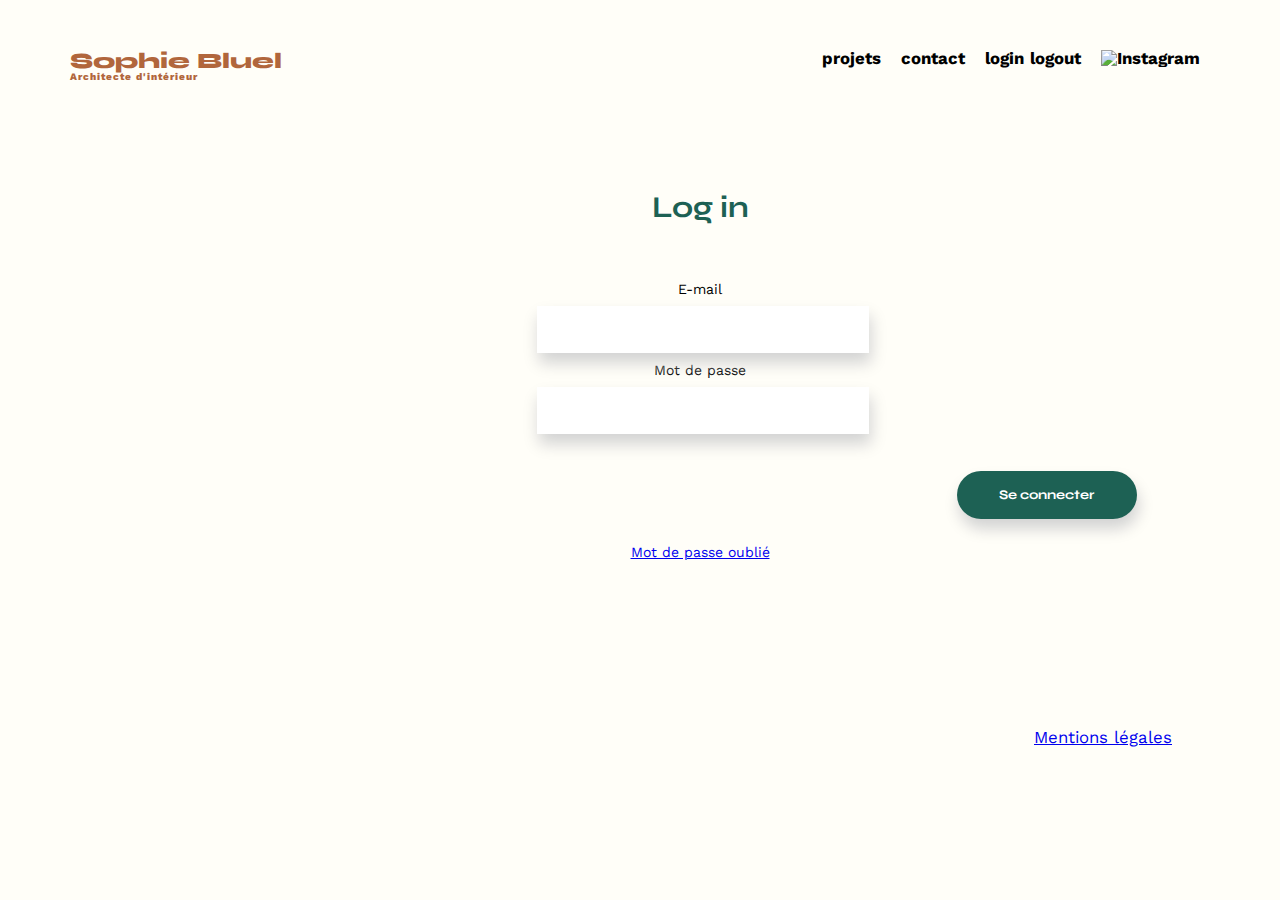
==== FrontEnd/login.html @ c3a4b494 "update" ====
<!DOCTYPE html>
<html lang="fr">
    <head>
	    <meta charset="UTF-8">
	    <title>Sophie Bluel - Architecte d'intérieur</title>
	    <meta name="viewport" content="width=device-width, initial-scale=1.0">
	    <link rel="preconnect" href="https://fonts.googleapis.com">
	    <link rel="preconnect" href="https://fonts.gstatic.com" crossorigin>
	    <link href="https://fonts.googleapis.com/css2?family=Syne:wght@700;800&family=Work+Sans:wght@300;400;500;600&display=swap" rel="stylesheet">
	    <meta name="description" content="">
	    <link rel="stylesheet" href="./assets/style.css">
	    <script src="./assets/login.js"></script>
    </head>
    <body>
        <header>
            <h1>Sophie Bluel <span>Architecte d'intérieur</span></h1>
            <nav>
                <ul>
                    <li><a href="index.html#portfolio">projets</a></li>
                    <li><a href="index.html#contact">contact</a></li>
                    <li>
                        <a class="only-guest typography-for-login-in-user-page" href="login.html">login</a>
                        <a id="nav-logout" class="only-admin" href="#">logout</a>
                    </li>
                    <li><a href="https://www.instagram.com/" target="_blank"><img class="insta-logo" src="./assets/icons/instagram.png" alt="Instagram"></a></li>
                </ul>
            </nav>
        </header>
        <main>
            <section class= "user-login-formulary">
                    <h2>Log in</h2>
	                <form id="user-login-form" method="post" action="#">
	                    <label class="space-between-label-and-input-in-user-login-formulary" for="email">E-mail</label>
	                    <input type="email" name="email" id="email" required>
	                    <label class="space-between-label-and-input-in-user-login-formulary" for="password">Mot de passe</label>
	                    <input type="password" name="password" id="password" required>
	                    <input type="submit" id="submit" value="Se connecter">
	                    <a href="#">Mot de passe oublié</a>
	                </form>
            </section>
        </main>
        <footer>
            <nav>
                <ul>
                    <li><a href="#">Mentions légales</a></li>
                </ul>
            </nav>
        </footer>
    </body>
</html>
---- FrontEnd/assets/style.css ----
/* http://meyerweb.com/eric/tools/css/reset/
   v2.0 | 20110126
   License: none (public domain)
*/

html, body, div, span, applet, object, iframe,
h1, h2, h3, h4, h5, h6, p, blockquote, pre,
a, abbr, acronym, address, big, cite, code,
del, dfn, em, img, ins, kbd, q, s, samp,
small, strike, strong, sub, sup, tt, var,
b, u, i, center,
dl, dt, dd, ol, ul, li,
fieldset, form, label, legend,
table, caption, tbody, tfoot, thead, tr, th, td,
article, aside, canvas, details, embed,
figure, figcaption, footer, header, hgroup,
menu, nav, output, ruby, section, summary,
time, mark, audio, video {
	margin: 0;
	padding: 0;
	border: 0;
	font-size: 100%;
	font: inherit;
	vertical-align: baseline;
}
/* HTML5 display-role reset for older browsers */
article, aside, details, figcaption, figure,
footer, header, hgroup, menu, nav, section {
	display: block;
}
body {
	line-height: 1;
	background: #FFFEF8;

}
ol, ul {
	list-style: none;
}
blockquote, q {
	quotes: none;
}
blockquote:before, blockquote:after,
q:before, q:after {
	content: '';
	content: none;
}
table {
	border-collapse: collapse;
	border-spacing: 0;
}
/** end reset css**/
body {
	max-width: 1140px;
	margin:auto;
	font-family: 'Work Sans' ;
	font-size: 14px;
}
header {
	display: flex;
	justify-content: space-between;
	margin: 50px 0
}
section {
	margin: 50px 0
}

h1{
	display: flex;
	flex-direction: column;
	font-family: 'Syne';
	font-size: 22px;
	font-weight: 800;
	color: #B1663C
}

h1 > span {
	font-family: 'Work Sans';
	font-size:10px;
	letter-spacing: 0.1em;
;
}

h2{
	font-family: 'Syne';
	font-weight: 700;
	font-size: 30px;
	color: #1D6154
}
nav ul {
	display: flex;
	align-items: center;
	list-style-type: none;

}
nav li {
	padding: 0 10px;
	font-size: 1.2em;
}

li:hover {
	color: #B1663C;
}
#introduction {
	display: flex;
	align-items: center;
}
#introduction figure {
	flex: 1
}
#introduction img {
	display: block;
	margin: auto;
	width: 80%;
}

#introduction article {
	flex: 1
}
#introduction h2 {
	margin-bottom: 1em;
}

#introduction p {
	margin-bottom: 0.5em;
}
#portfolio h2 {
	text-align: center;
	margin-bottom: 1em;
}
.gallery {
	width: 100%;
	display: grid;
	grid-template-columns: 1fr 1fr 1fr;
	grid-column-gap: 20px;
	grid-row-gap: 20px;
}

.gallery img {
	width: 100%;

}
#contact {
	width: 50%;
margin: auto;
}
#contact > * {
	text-align: center;

}
#contact h2{
	margin-bottom: 20px;
}
#contact form {
	text-align: left;
	margin-top:30px;
	display: flex;
	flex-direction: column;
}

#contact input {
	height: 50px;
	font-size: 1.2em;
	border: none;
	box-shadow: 0px 4px 14px rgba(0, 0, 0, 0.09);
}
#contact label {
	margin: 2em 0 1em 0;
}
#contact textarea {
	border: none;
	box-shadow: 0px 4px 14px rgba(0, 0, 0, 0.09);
}

input[type="submit"]{
	font-family: 'Syne';
	font-weight: 700;
	color: white;
	background-color: #1D6154;
	margin : 2em auto ;
	width: 180px;
	text-align: center;
	border-radius: 60px ;
}

footer nav ul {
	display: flex;
	justify-content: flex-end;
	margin: 2em
}
.category-button {
	background: #FFFEF8;
    border-color: #1D6154;
    border-radius: 60px;
    margin: 20px;
    padding: 14px;
	font-family: 'Syne';
    font-weight: 700;
    font-size: 16px;
    color: #1D6154;
}

header nav ul li a  {
	color: black;
	text-decoration: none;
	font-weight: bolder;
}
.user-login-formulary {
	width: 100%;;
}
.user-login-formulary,h2{
	text-align: center;
}
.user-login-formulary,form {
	display: flex;
	flex-direction: column;
	padding: 60px;
}
input {
	padding: 16px;
	margin-top: 10px;
	margin-bottom: 10px;
	position: relative;
	left: 34%;
	border: none;
	box-shadow: 2px 10px 15px lightgrey;
    width: 300px; /* Ajustez la largeur selon vos besoins */
}
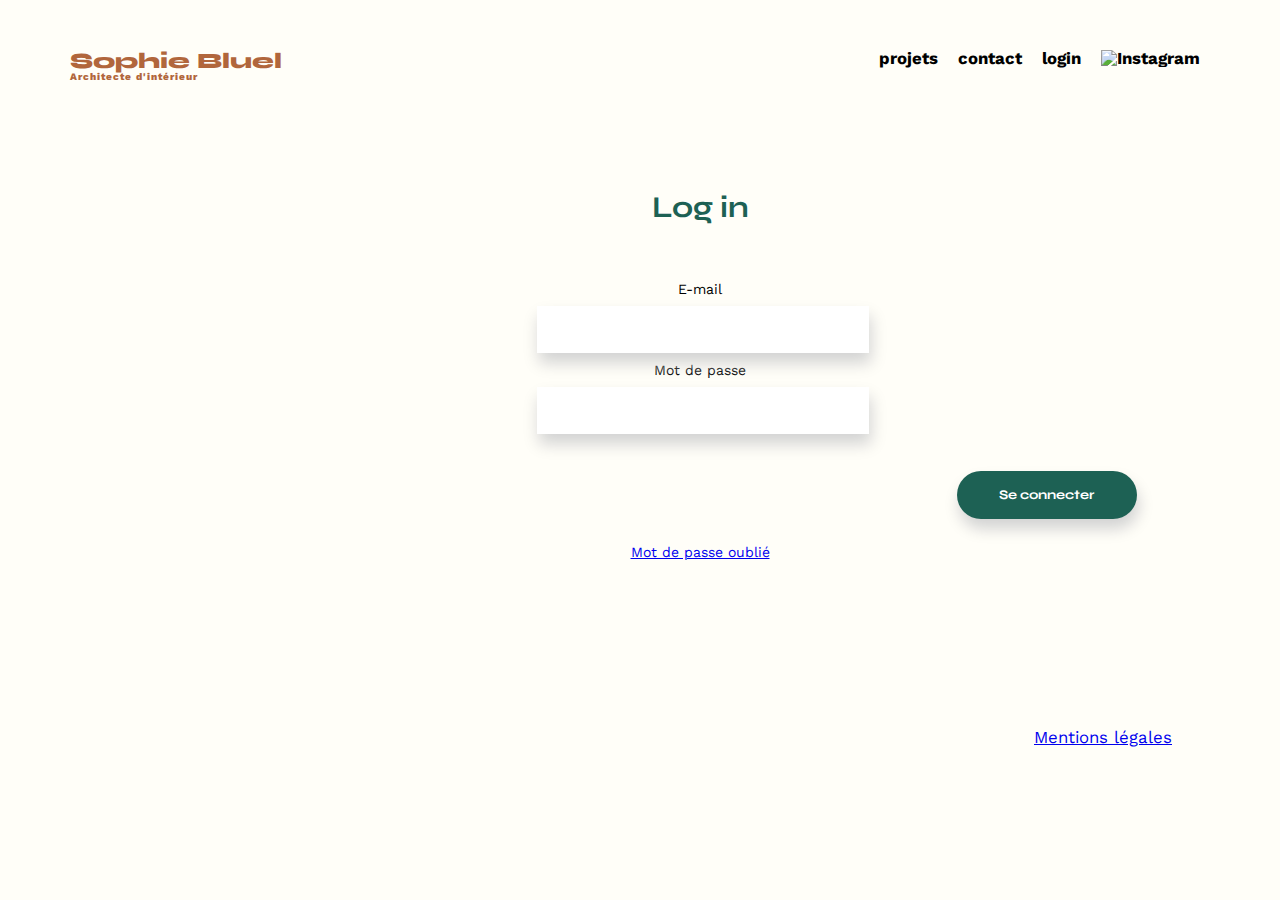
==== commit 03a0231b: "update" ====
--- a/FrontEnd/login.html
+++ b/FrontEnd/login.html
@@ -9,7 +9,6 @@
 	    <link href="https://fonts.googleapis.com/css2?family=Syne:wght@700;800&family=Work+Sans:wght@300;400;500;600&display=swap" rel="stylesheet">
 	    <meta name="description" content="">
 	    <link rel="stylesheet" href="./assets/style.css">
-	    <script src="./assets/login.js"></script>
     </head>
     <body>
         <header>
@@ -19,8 +18,7 @@
                     <li><a href="index.html#portfolio">projets</a></li>
                     <li><a href="index.html#contact">contact</a></li>
                     <li>
-                        <a class="only-guest typography-for-login-in-user-page" href="login.html">login</a>
-                        <a id="nav-logout" class="only-admin" href="#">logout</a>
+                        <a class="logout" href="login.html">login</a>
                     </li>
                     <li><a href="https://www.instagram.com/" target="_blank"><img class="insta-logo" src="./assets/icons/instagram.png" alt="Instagram"></a></li>
                 </ul>
@@ -28,16 +26,18 @@
         </header>
         <main>
             <section class= "user-login-formulary">
-                    <h2>Log in</h2>
-	                <form id="user-login-form" method="post" action="#">
-	                    <label class="space-between-label-and-input-in-user-login-formulary" for="email">E-mail</label>
-	                    <input type="email" name="email" id="email" required>
-	                    <label class="space-between-label-and-input-in-user-login-formulary" for="password">Mot de passe</label>
-	                    <input type="password" name="password" id="password" required>
-	                    <input type="submit" id="submit" value="Se connecter">
-	                    <a href="#">Mot de passe oublié</a>
-	                </form>
+                <h2>Log in</h2>
+                <form id="user-login-form" method="post" action="#">
+                    <p></p>
+                    <label class="space-between-label-and-input-in-user-login-formulary" for="email">E-mail</label>
+                    <input type="email" name="email" id="email" required>
+                    <label class="space-between-label-and-input-in-user-login-formulary" for="password">Mot de passe</label>
+                    <input type="password" name="password" id="password" required>
+                    <input type="submit" id="submit" value="Se connecter">
+                    <a href="#">Mot de passe oublié</a>
+                </form>
             </section>
+            <script src="./assets/login.js"></script>
         </main>
         <footer>
             <nav>
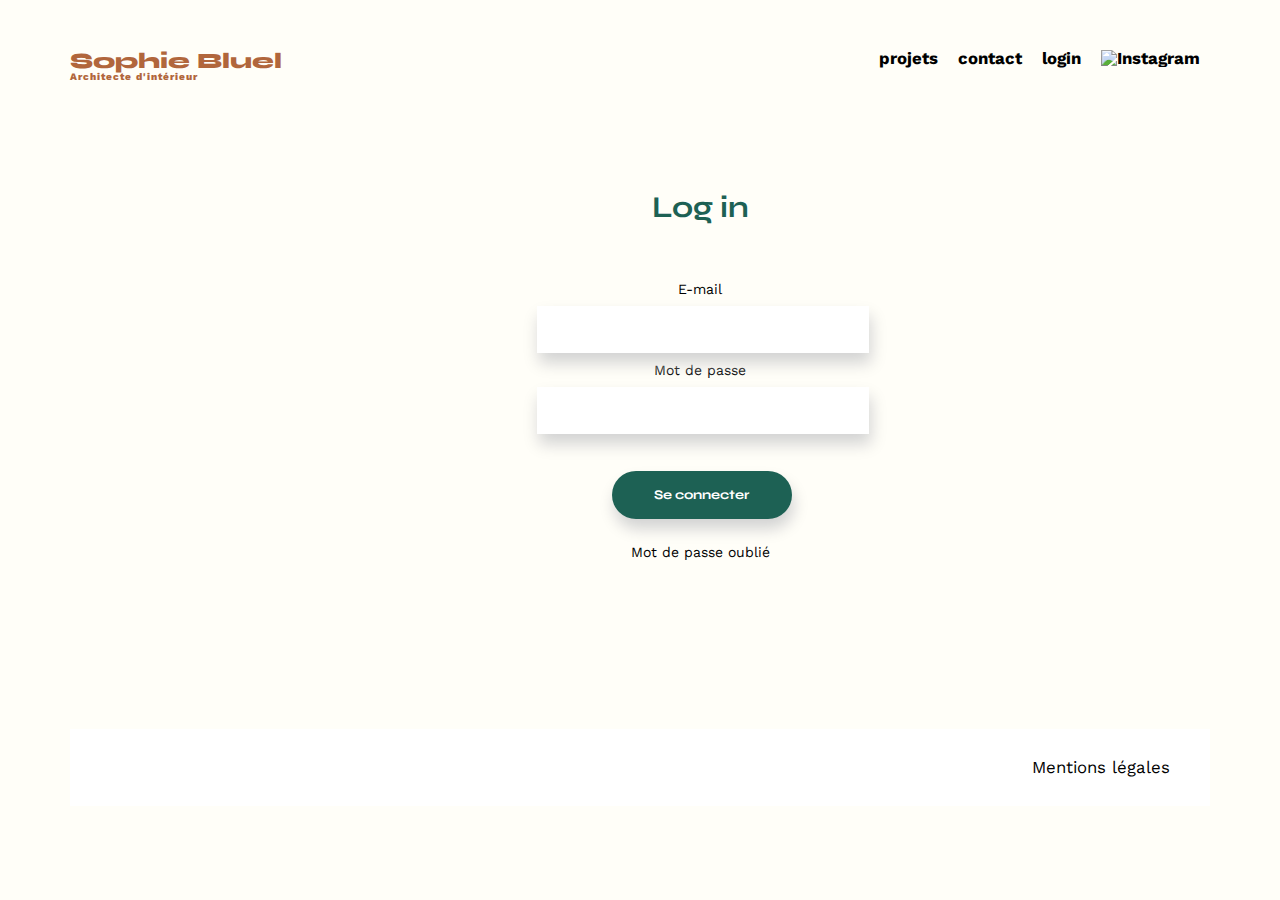
==== commit 1e8776b9: "update" ====
--- a/FrontEnd/login.html
+++ b/FrontEnd/login.html
@@ -9,6 +9,7 @@
 	    <link href="https://fonts.googleapis.com/css2?family=Syne:wght@700;800&family=Work+Sans:wght@300;400;500;600&display=swap" rel="stylesheet">
 	    <meta name="description" content="">
 	    <link rel="stylesheet" href="./assets/style.css">
+        <link rel="stylesheet" href="./assets/login.css">
     </head>
     <body>
         <header>
@@ -33,7 +34,7 @@
                     <input type="email" name="email" id="email" required>
                     <label class="space-between-label-and-input-in-user-login-formulary" for="password">Mot de passe</label>
                     <input type="password" name="password" id="password" required>
-                    <input type="submit" id="submit" value="Se connecter">
+                    <input class="connect" type="submit" id="submit" value="Se connecter">
                     <a href="#">Mot de passe oublié</a>
                 </form>
             </section>
@@ -42,7 +43,7 @@
         <footer>
             <nav>
                 <ul>
-                    <li><a href="#">Mentions légales</a></li>
+                    <li>Mentions légales</li>
                 </ul>
             </nav>
         </footer>
--- a/FrontEnd/assets/style.css
+++ b/FrontEnd/assets/style.css
@@ -100,6 +100,9 @@
 li:hover {
 	color: #B1663C;
 }
+a:hover {
+	color: #B1663C;
+}
 #introduction {
 	display: flex;
 	align-items: center;
@@ -198,6 +201,16 @@
     font-size: 16px;
     color: #1D6154;
 }
+footer{
+    background-color: white;
+    padding: 2px;
+}
+
+button:hover{
+	color:#FFFEF8;
+	background-color:#1D6154;
+}
+/*-- PAGE LOGIN -- */
 
 header nav ul li a  {
 	color: black;
@@ -220,8 +233,10 @@
 	margin-top: 10px;
 	margin-bottom: 10px;
 	position: relative;
-	left: 34%;
 	border: none;
 	box-shadow: 2px 10px 15px lightgrey;
     width: 300px; /* Ajustez la largeur selon vos besoins */
 }
+#submit {
+	margin-left: 75px;
+}--- a/FrontEnd/assets/login.css
+++ b/FrontEnd/assets/login.css
@@ -0,0 +1,17 @@
+input {
+	padding: 16px;
+	margin-top: 10px;
+	margin-bottom: 10px;
+	position: relative;
+	left: 34%;
+	border: none;
+	box-shadow: 2px 10px 15px lightgrey;
+    width: 300px; /* Ajustez la largeur selon vos besoins */
+}
+a:hover{
+    color: #B1663C;
+}
+a {
+    text-decoration: none;
+    color: black;
+}
